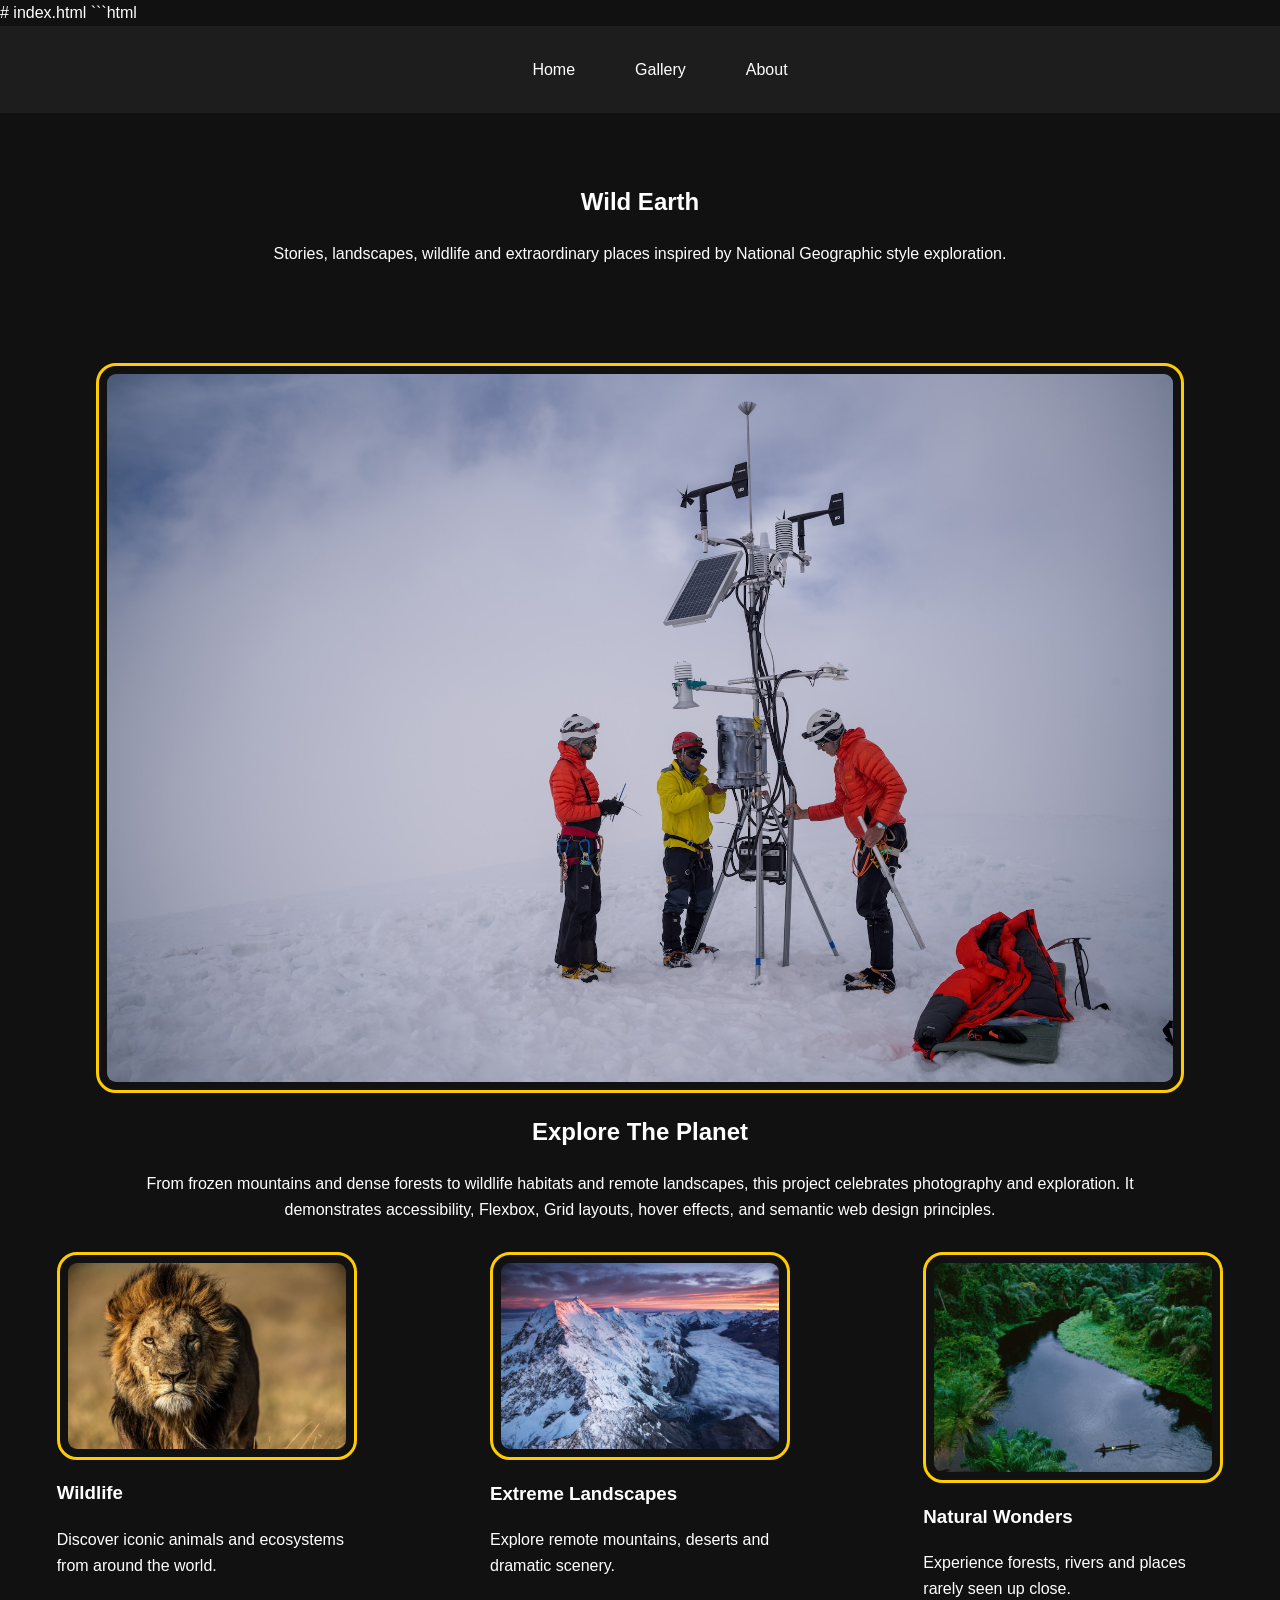
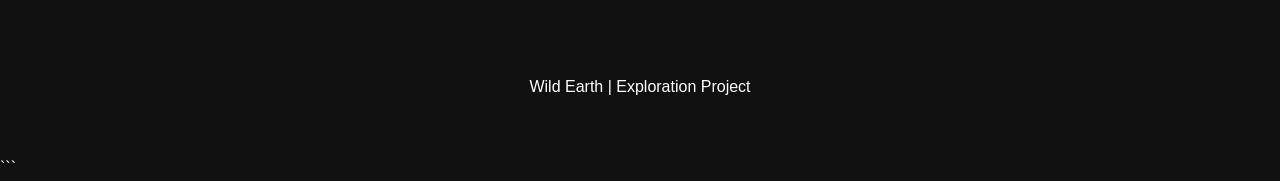
==== index.html @ b9c7c665 "Add files via upload" ====
# index.html

```html
<!DOCTYPE html>
<html lang="en">
<html lang="en">
<head>
    <meta charset="UTF-8">
    <meta name="viewport" content="width=device-width, initial-scale=1.0">
    <title>Wild Earth | National Geographic Inspired</title>
    <link rel="stylesheet" href="css/style.css">
</head>
<body>

<a class="skip-link" href="#main">Skip To Main Content</a>

<header>
    <nav>
        <ul class="nav-links">
            <li><a href="index.html">Home</a></li>
            <li><a href="gallery.html">Gallery</a></li>
            <li><a href="about.html">About</a></li>
        </ul>
    </nav>

    <section class="hero-banner">
        <h1>Wild Earth</h1>
        <p>Stories, landscapes, wildlife and extraordinary places inspired by National Geographic style exploration.</p>
    </section>
</header>

<main id="main">

<section class="hero">

<img src="images/hero-expedition.jpg" alt="Explorer standing on a mountain overlooking a dramatic landscape">

<h2>Explore The Planet</h2>

<p>
From frozen mountains and dense forests to wildlife habitats and remote landscapes,
this project celebrates photography and exploration. It demonstrates accessibility,
Flexbox, Grid layouts, hover effects, and semantic web design principles.
</p>

</section>

<section class="flex feature-cards">

<article class="card">
<img src="images/wildlife-lion.jpg" alt="Lion looking across the savannah">
<h3>Wildlife</h3>
<p>Discover iconic animals and ecosystems from around the world.</p>
</article>

<article class="card">
<img src="images/mountain-peak.jpg" alt="Snow covered mountain peak">
<h3>Extreme Landscapes</h3>
<p>Explore remote mountains, deserts and dramatic scenery.</p>
</article>

<article class="card">
<img src="images/rainforest.jpg" alt="Dense rainforest landscape">
<h3>Natural Wonders</h3>
<p>Experience forests, rivers and places rarely seen up close.</p>
</article>

</section>

</main>

<footer>
<p>Wild Earth | Exploration Project</p>
</footer>

</body>
</html>
```
---- css/style.css ----
/* Reset */

body{
    margin:0;
    font-family:Arial, sans-serif;
    background:#111;
    color:white;
    line-height:1.6;
}

/* Skip link */

.skip-link{
    position:absolute;
    top:-50px;
    left:20px;
    background:#ffcc00;
    color:black;
    padding:10px;
    z-index:1000;
}

.skip-link:focus{
    top:20px;
}

/* Navigation */

nav{
    background:#1d1d1d;
    padding:15px;
}

.nav-links{
    display:flex;
    justify-content:center;
    gap:30px;
    list-style:none;
}

.nav-links a{
    color:white;
    text-decoration:none;
    padding:10px 15px;
    border-radius:6px;
    transition:.4s;
}

/* Hover requirement */

.nav-links a:hover{
    background:#ffcc00;
    color:black;
    transform:scale(1.1);
}

/* Hero */

.hero-banner{
    text-align:center;
    padding:50px;
}

.hero{
    width:85%;
    margin:30px auto;
    text-align:center;
}

/* Box model requirement */

img{
    width:100%;
    border:3px solid #ffcc00;
    padding:8px;
    border-radius:20px;
    box-sizing:border-box;
}

/* Flex requirement */

.flex{
    display:flex;
    flex-wrap:wrap;
    justify-content:space-around;
    gap:20px;
}

.card{
    width:300px;
}

/* Grid requirement */

.grid{
    display:grid;
    grid-template-columns:repeat(2,1fr);
    gap:25px;
    width:90%;
    margin:auto;
}

/* nth-child requirement */

.gallery-grid img:nth-child(even){
    border-radius:50px;
}

.gallery-grid img:nth-child(odd){
    border-radius:5px;
}

/* About */

.about-section{
    display:flex;
    gap:30px;
    width:90%;
    margin:auto;
    align-items:center;
}

.about-text{
    flex:1;
}

footer{
    text-align:center;
    padding:40px;
}
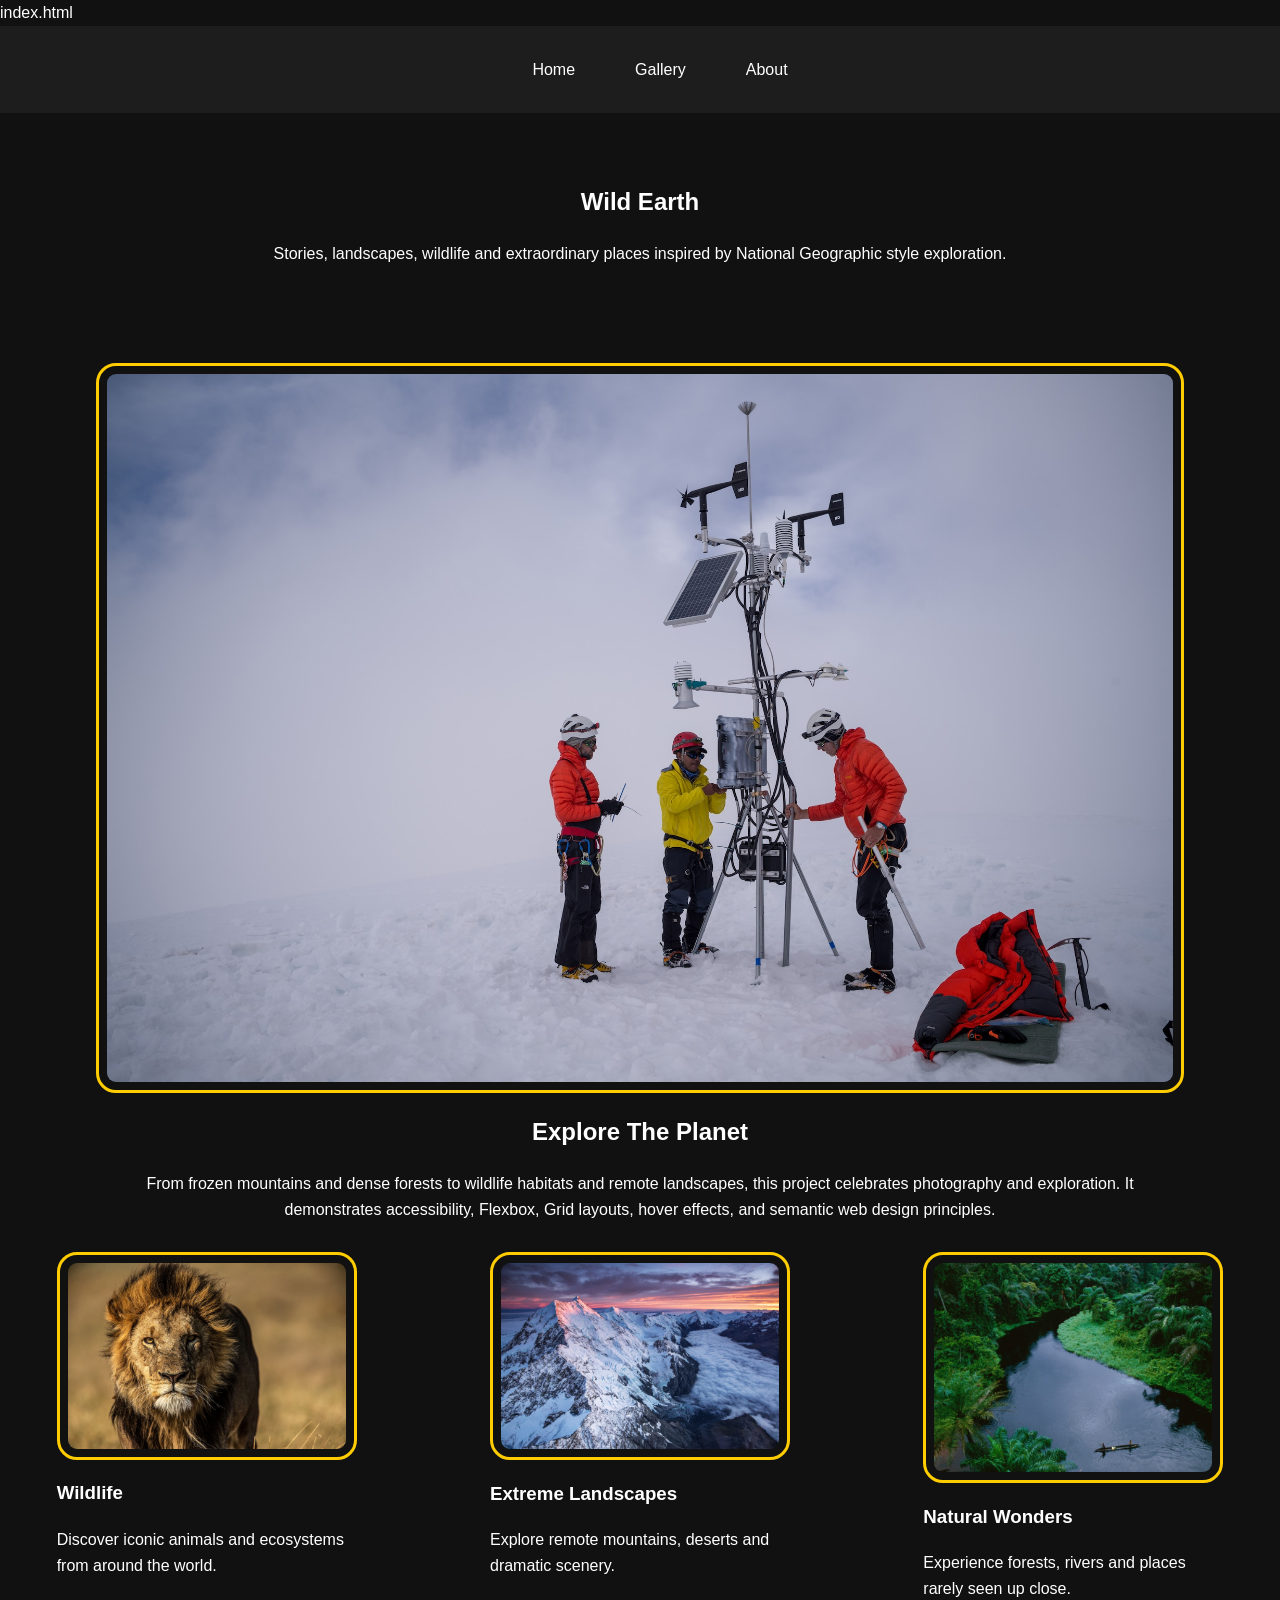
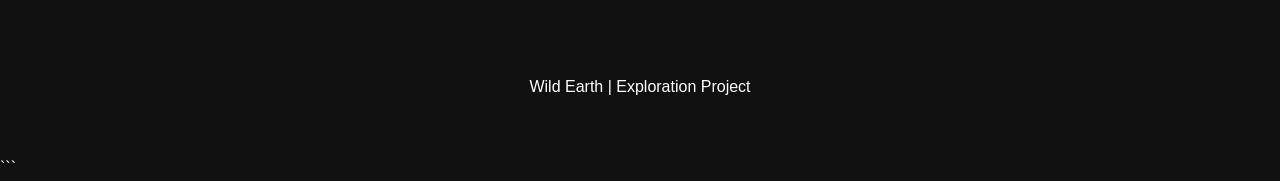
==== commit c0fed2bb: "Add files via upload" ====
--- a/index.html
+++ b/index.html
@@ -1,8 +1,5 @@
-# index.html
-
-```html
+index.html
 <!DOCTYPE html>
-<html lang="en">
 <html lang="en">
 <head>
     <meta charset="UTF-8">
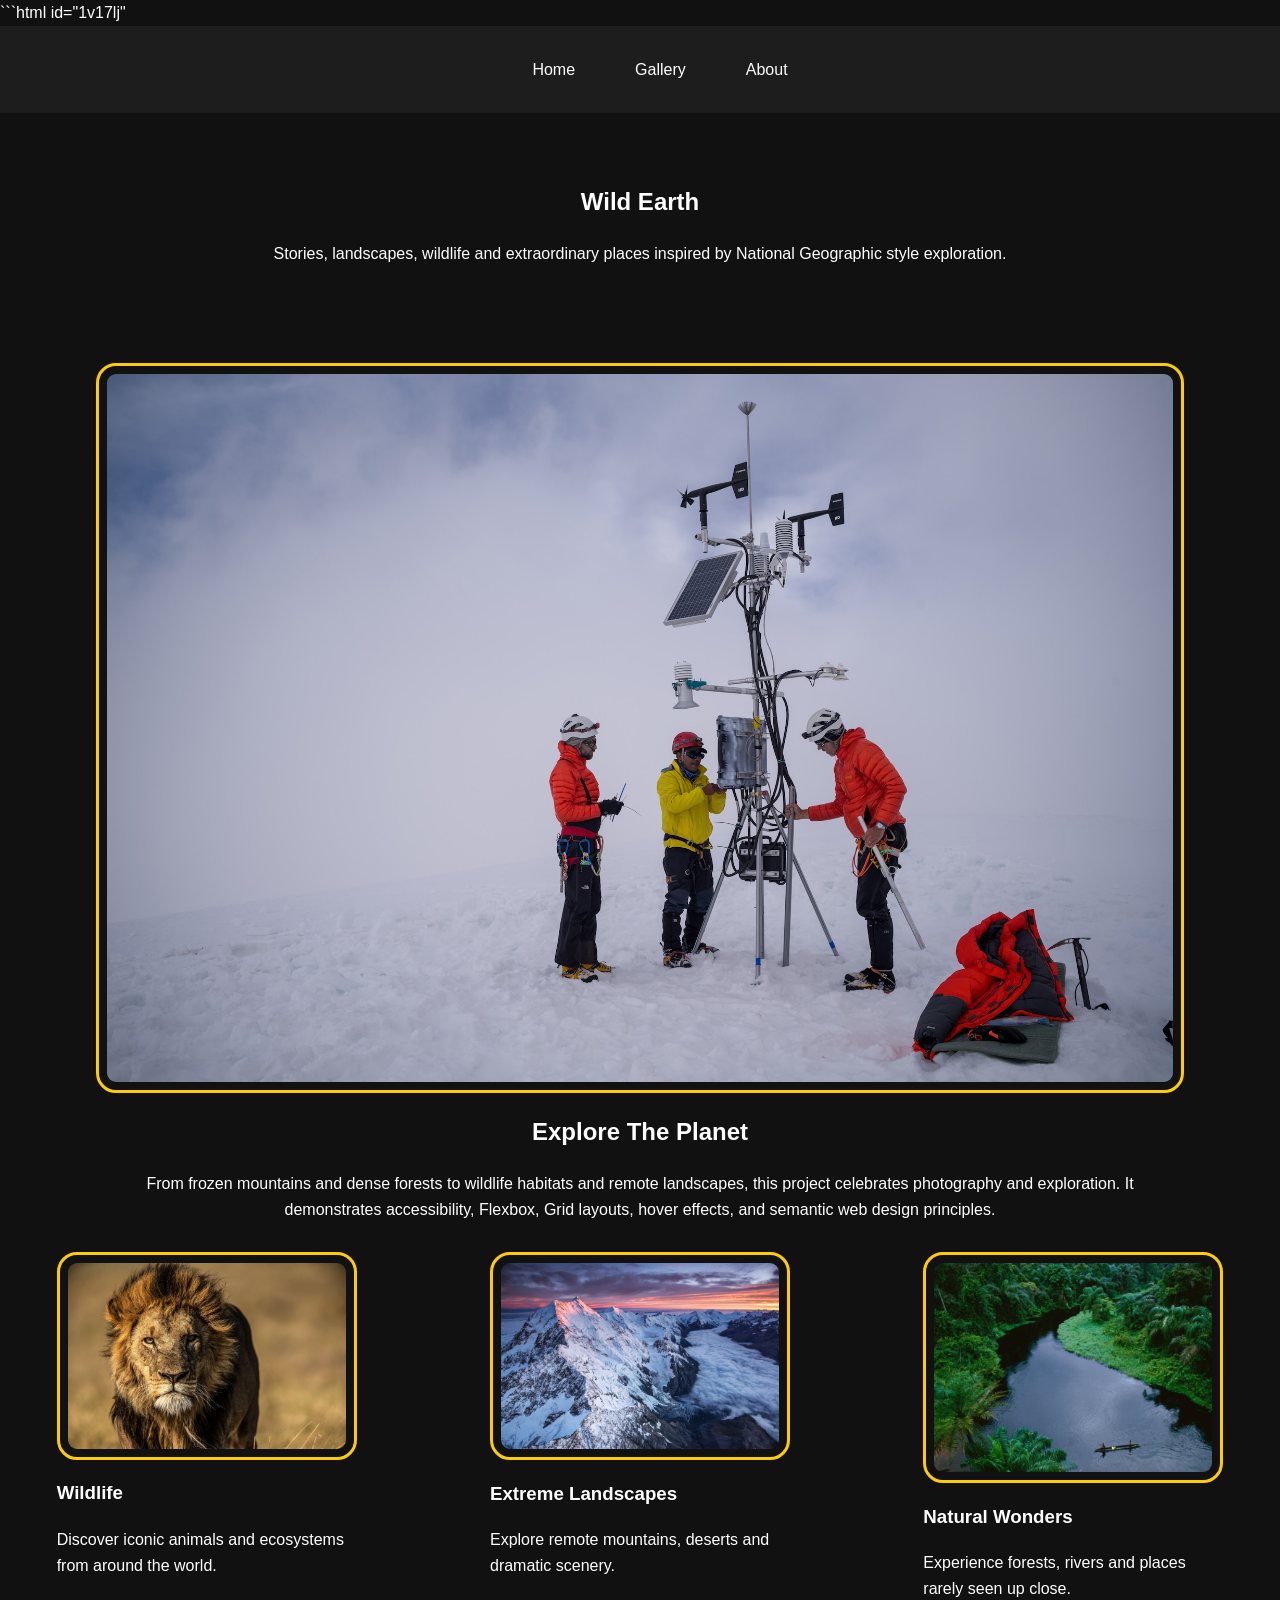
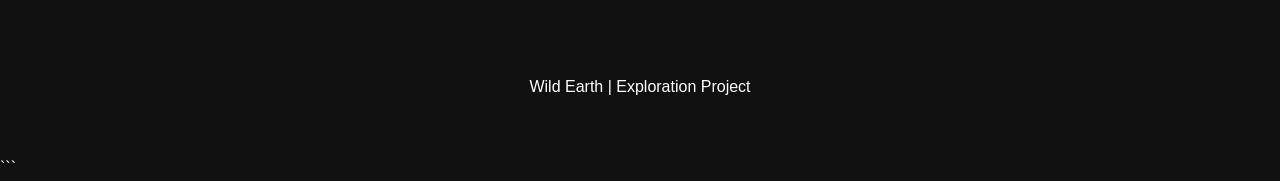
==== commit fd08dbfa: "Add files via upload" ====
--- a/index.html
+++ b/index.html
@@ -1,4 +1,4 @@
-index.html
+```html id="1v17lj"
 <!DOCTYPE html>
 <html lang="en">
 <head>
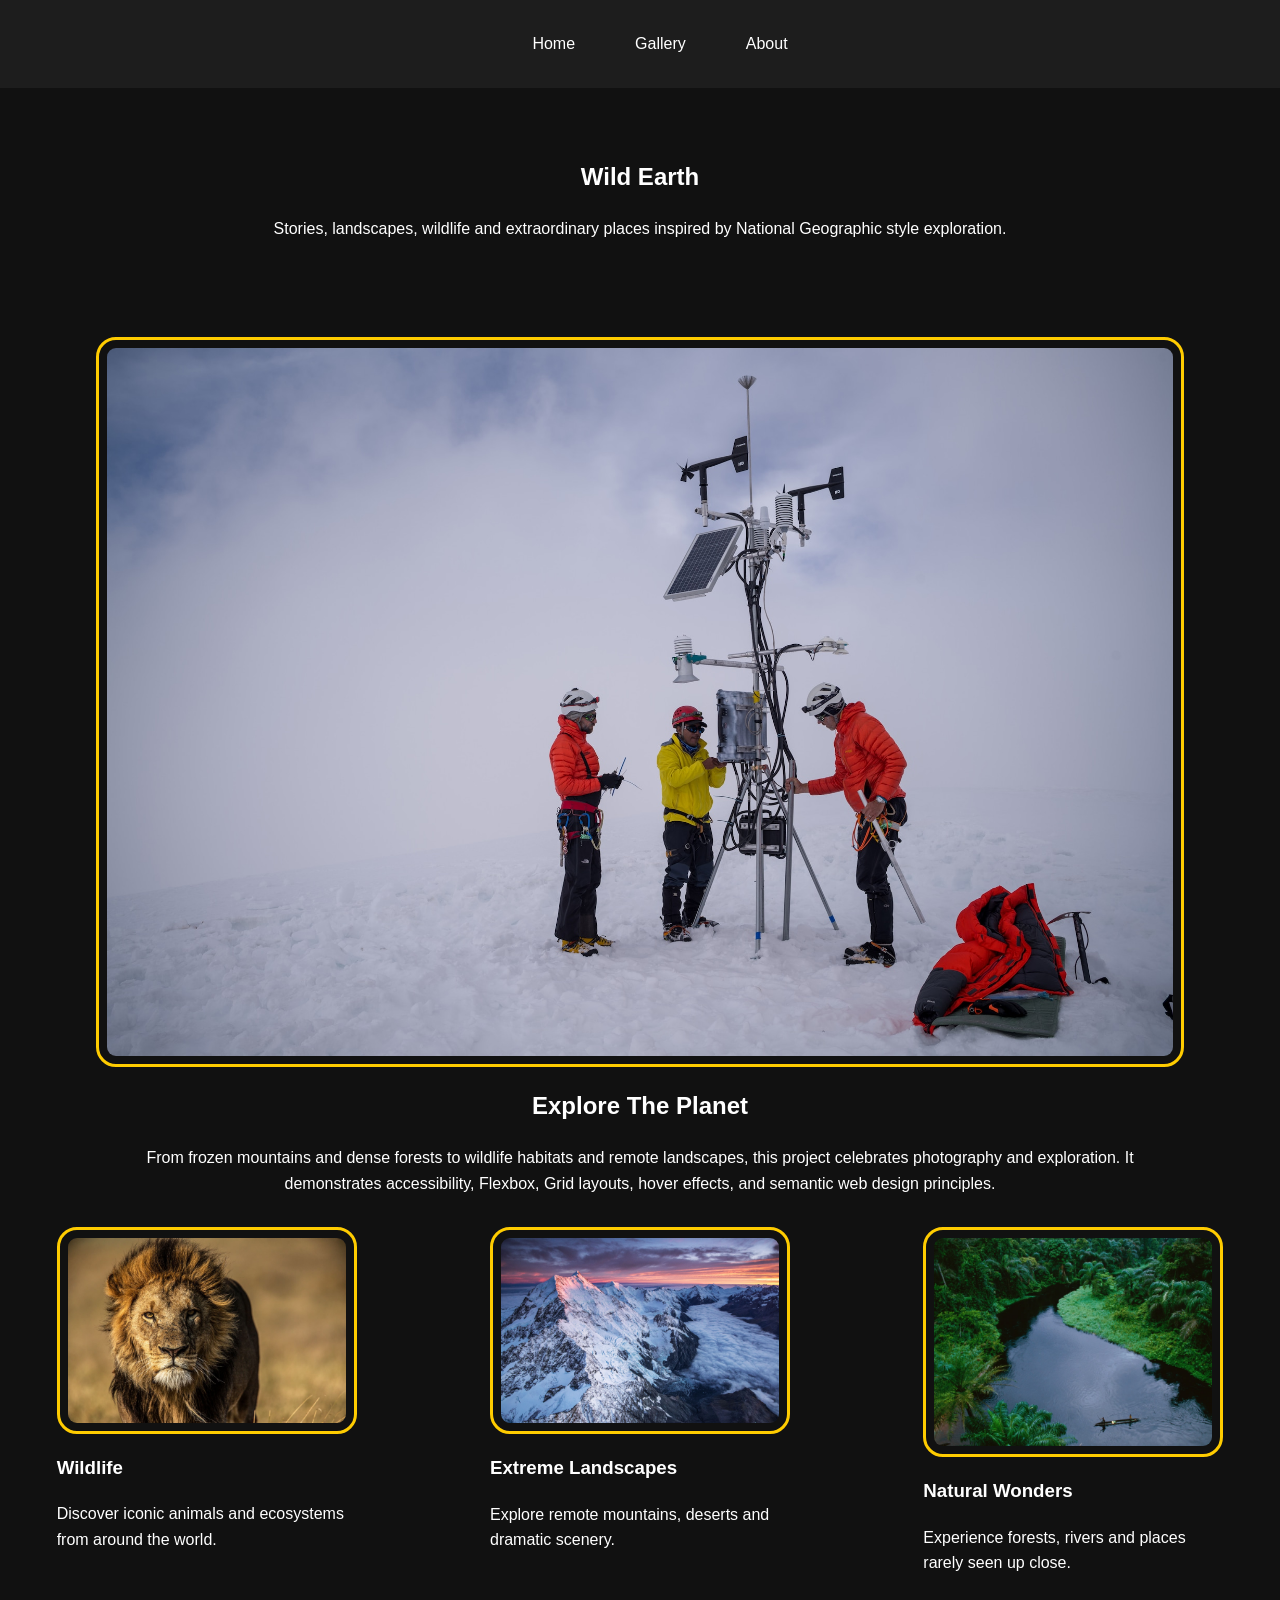
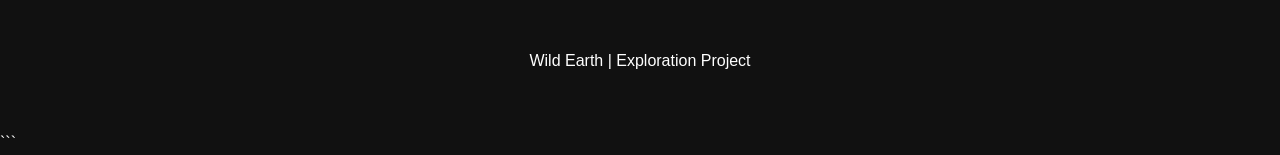
==== commit 8fc0f3c5: "Add files via upload" ====
--- a/index.html
+++ b/index.html
@@ -1,4 +1,4 @@
-```html id="1v17lj"
+<html>
 <!DOCTYPE html>
 <html lang="en">
 <head>
